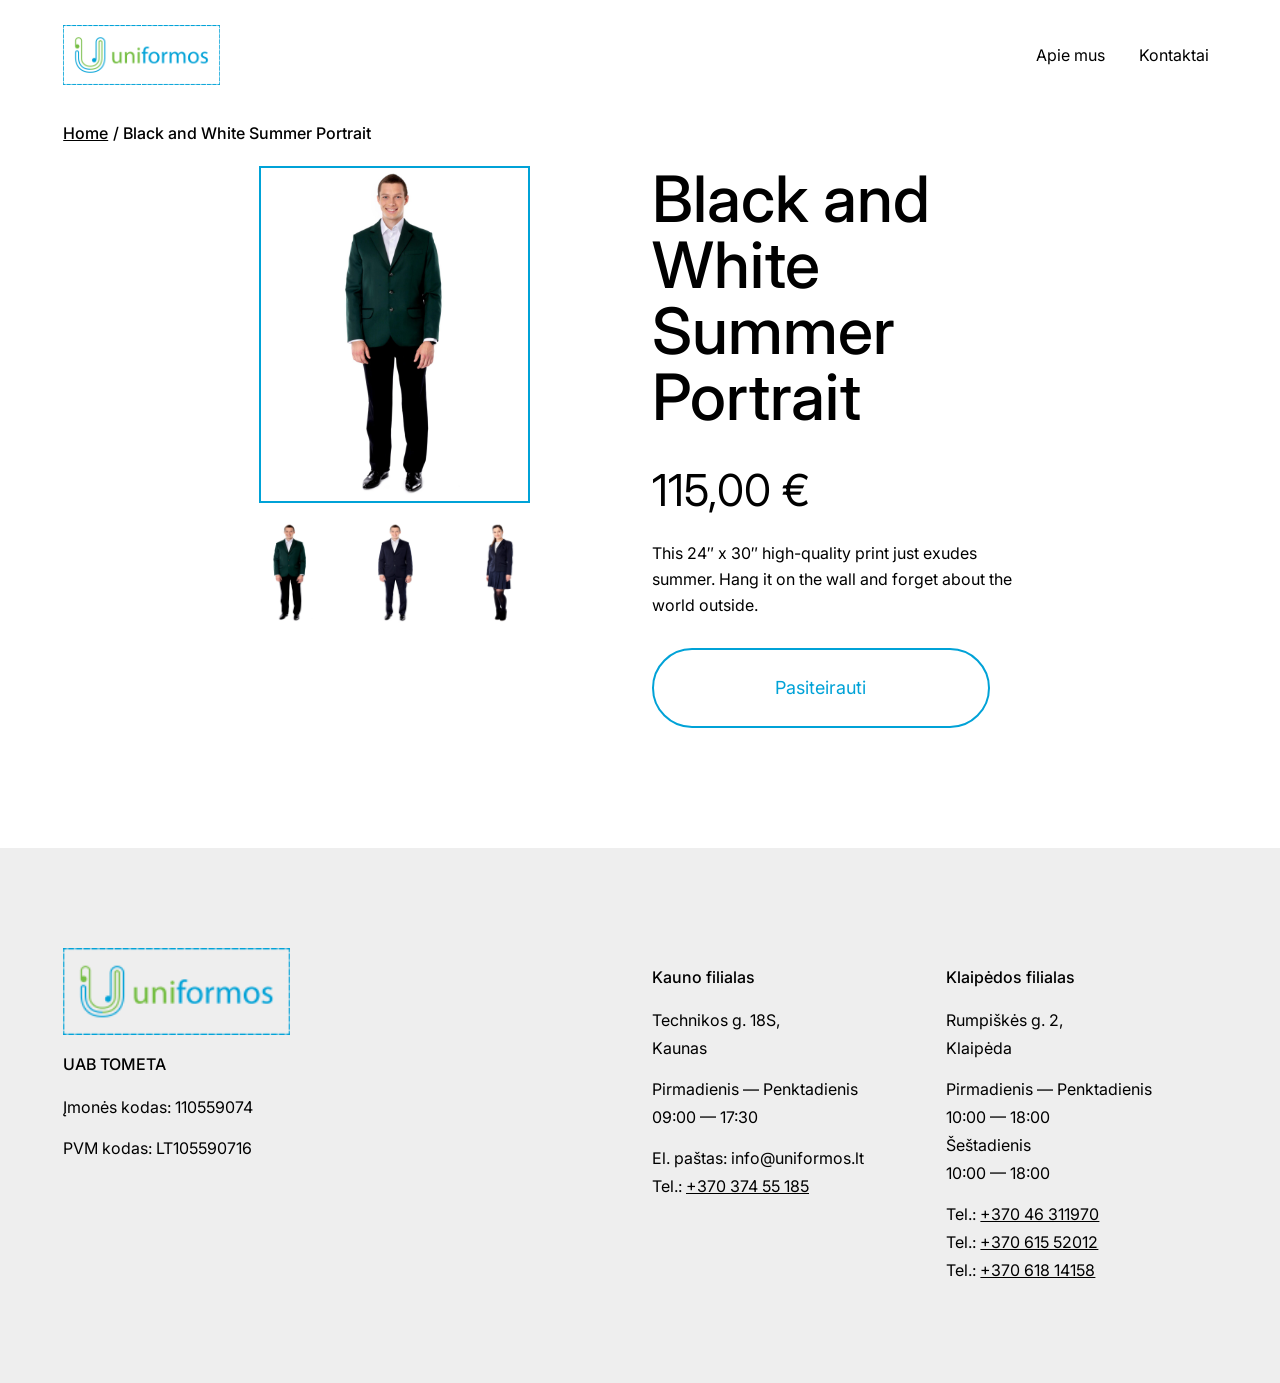
==== product details.html @ 78823349 "final push" ====
<!DOCTYPE html>
<html lang="en">

<head>
    <meta charset="UTF-8">
    <meta name="viewport" content="width=device-width, initial-scale=1.0">
    <title>Black and White Summer Portrait – uniformos</title>
    <link rel="icon" type="image/png" href="./Images/logo.png">
<link rel="stylesheet" href="https://cdn.jsdelivr.net/npm/bootstrap@5.3.3/dist/css/bootstrap.min.css">
<link rel="stylesheet" href="https://cdnjs.cloudflare.com/ajax/libs/font-awesome/6.0.0-beta3/css/all.min.css">
<link rel="stylesheet" href="./CSS/common.css">
<link rel="stylesheet" href="./CSS/index.css">
<link rel="stylesheet" href="./CSS/responsive.css">
</head>
<body>
    <!-- =================================navbar markup start=========================== -->
    <nav class="navbar navbar-expand-lg">
        <div class="container">
            <a class="navbar-brand" href="./home.html">
                <picture>
                    <img class="navbar-logo" src="./Images/logo.png" alt="Logo">
                </picture>
            </a>
            <button class="navbar-toggler" type="button" data-bs-toggle="collapse" data-bs-target="#navbarNav"
                aria-controls="navbarNav" aria-expanded="false" aria-label="Toggle navigation">
                <span class="collapsed-bar"><i class="fa-solid fa-xmark"></i></span>
                <span class="collapsed-x"><i class="fa-solid fa-bars"></i></span>
            </button>
            <div class="collapse navbar-collapse" id="navbarNav">
                <ul class="navbar-nav">
                    <li class="nav-item">
                        <a class="nav-link" aria-current="page" href="./about.html">Apie mus</a>
                    </li>
                    <li class="nav-item">
                        <a class="nav-link" aria-current="page" href="./contact.html">Kontaktai</a>
                    </li>
                </ul>
            </div>
        </div>
    </nav>
    <!-- --------------------------------navbar markup end------------------------------ -->
    <!-- =================================product details markup start=========================== -->
<section id="product-details-part">
    <div class="container">
        <div class="row">
            <div class="col-lg-12">
                <div class="product-details-row">
                    <a class="product-home" href="./home.html">Home</a>
                    <p class="product-details-title">/ Black and White Summer Portrait</p>
                </div>
            </div>
        </div>
        <div class="row product-slider-row">
            <div class="col-lg-3 col-md-6">
                <div class="zoom-container">
                    <span><img id="mainImage" class="zoom-img img-fluid w-100" src="./Images/product-slider-1.png" alt="Main Image"></span>
                    
                    <div class="Thumbnail-group">
                        <span>
                            <picture><img class="Thumbnail-img" src="./Images/product-slider-1.png" alt="Thumbnail 1"></picture>
                        </span>
                        <span>
                            <picture><img class="Thumbnail-img" src="./Images/product-slider-2.png" alt="Thumbnail 2"></picture>
                        </span>
                        <span>
                            <picture><img class="Thumbnail-img" src="./Images/product-slider-3.png" alt="Thumbnail 3"></picture>
                        </span>
                    </div>
                </div>
                </div>
            <div class="col-lg-4 col-md-6 offset-lg-1">
                    <div class="product-item-details">
                        <h2 class="product-item-name">Black and White Summer Portrait</h2>
                        <h3 class="product-price">115,00 €</h3>
                        <p class="product-details-summery">This 24″ x 30″ high-quality print just exudes summer. Hang it on the wall and forget about the world outside. </p>
                    </div>
                    <div class="product-details-button">
                        <button class="product-details-btn">Pasiteirauti</button>
                </div>
            </div>
        </div>
    </div>
</section>
    <!-- --------------------------------product details markup end------------------------------ -->
    <!-- =================================footer markup start=========================== -->
    <footer id="footer-section">
        <div class="container">
            <div class="row footer-row">
                <div class="col-lg-6 col-md-6">
                    <div class="footer-section-logo">
                        <a href="./home.html">
                            <picture>
                                <img class="footer-logo img-fluid" src="./Images/logo.png" alt="Company Logo">
                            </picture>
                        </a>
                    </div>
                    <div class="footer-company-info">
                        <h2 class="branch-title">UAB TOMETA</h2>
                        <ul class="company-list">
                            <li class="company-item">Įmonės kodas: 110559074</li>
                            <li class="company-item">PVM kodas: LT105590716</li>
                        </ul>
                    </div>
                </div>
                <div class="col-lg-3 col-md-3">
                    <div class="footer-branch">
                        <h2 class="branch-title">Kauno filialas</h2>
                        <ul class="branch-info">
                            <li class="branch-item">
                                <span>Technikos g. 18S,</span>
                                <span>Kaunas</span>
                            </li>
                            <li class="branch-item">
                                <span>Pirmadienis — Penktadienis</span>
                                <span>09:00 — 17:30</span>
                            </li>
                            <li class="branch-item">
                                <span>El. paštas: info@uniformos.lt</span>
                                <span>Tel.: <a href="tel:+37037455185">+370 374 55 185</a></span>
                            </li>
                        </ul>
                    </div>
                </div>
                <div class="col-lg-3 col-md-3">
                    <div class="footer-branch">
                        <h2 class="branch-title">Klaipėdos filialas</h2>
                        <ul class="branch-info">
                            <li class="branch-item">
                                <span>Rumpiškės g. 2,</span>
                                <span>Klaipėda</span>
                            </li>
                            <li class="branch-item">
                                <span>Pirmadienis — Penktadienis</span>
                                <span>10:00 — 18:00</span>
                                <span>Šeštadienis</span>
                                <span>10:00 — 18:00</span>
                            </li>
                            <li class="branch-item">
                                <span>Tel.: <a href="tel:+37046311970">+370 46 311970</a></span>
                                <span>Tel.: <a href="tel:+37061552012">+370 615 52012</a></span>
                                <span>Tel.: <a href="tel:+37061814158">+370 618 14158</a></span>
                            </li>
                        </ul>
                    </div>
                </div>
            </div>
        </div>
    </footer>
    <!-- --------------------------------footer markup end------------------------------ -->
    <script src="https://cdn.jsdelivr.net/npm/bootstrap@5.3.3/dist/js/bootstrap.bundle.min.js"></script>
    <script src="./Js/script.js"></script>
</body>
</html>
---- CSS/common.css ----
/* =======================font link start===================== */
@import url('https://fonts.googleapis.com/css2?family=Inter:ital,opsz,wght@0,14..32,100..900;1,14..32,100..900&display=swap');
/* --------------------font link end---------------------- */
/* =======================common css start===================== */
* {
    padding: 0%;
    margin: 0%;
    outline: 0;
    box-sizing: border-box;
}

ul,
ol,
li {
    list-style: none;
}

h1,
h2,
h3,
h4,
h5,
h6,
p,
ul,
ol,
li,
div,
img,
span,
a {
    padding: 0;
    margin: 0;
    outline: 0;
}

img {
    vertical-align: middle;
}

a {
    text-decoration: none;
    display: inline-block;
}
body{
    background: #ffffff;
}
.container {
    max-width: 1440px;
    width: 92%;
}
/* ----------------------common css end----------------------- */
/* ======================css veriable part start==================== */
:root{
    --inter: "Inter", sans-serif;
    --common-color: #00a2d7;
}

/* ----------------------css veriable part end----------------------- */
/* ======================navbar part start==================== */
.navbar{
    width: 100%;
    position: absolute;
    padding: 20px 0;
}
.menu_fixed {
    position: fixed !important;
    top: 0;
    left: 0;
    background: #eeeeee !important;
    z-index: 999;
    animation: slide 1s;
}

@keyframes slide {
    from {
        top: -20%;
    }

    to {
        top: 0;
    }
}

.navbar-nav{
    width: 100%;
    display: flex;
    justify-content: end;
    column-gap: 18px;
}
.nav-link{
    font: 400 16px/26.4px var(--inter);
    color: #000;
}
.navbar-logo{
    max-width: 157px;
    max-height: 64px;
}
/* ----------------------navbar part end----------------------- */
/*==============================footer part start========================== */
#footer-section{
    padding: 100px 0;
    background: #eeeeee;
}
.footer-logo{
    width: 227px;
}
.company-list{
    display: flex;
    flex-direction: column;
    row-gap: 15px;
    margin-top: 20px;
}
.company-item{
    font: 400 16px/26px var(--inter);
    color: #000;
}
.branch-title{
    font: 500 16px/19px var(--inter);
    color: #000;
    margin: 20px 0;
}
.branch-info{
    display: flex;
    flex-direction: column;
    row-gap: 15px;
}
.branch-item span{
    font: 400 16px/26px var(--inter);
    color: #000;
}
.branch-item{
    display: flex;
    flex-direction: column;
    row-gap: 2px;
}
.branch-item span a{
    font: 400 16px/26px var(--inter);
    color: #000;
    text-decoration: underline;
}
/* ------------------------------footer part end--------------------------- */
img.map {
    max-width: 100%;
}
---- CSS/index.css ----
/* ======================css veriable part start==================== */
:root {
    --inter: "Inter", sans-serif;
    --common-color: #00a2d7;
}

/* ----------------------css veriable part end----------------------- */
/* ======================banner markup start==================== */
#banner-part {
    padding: 200px 0 100px;
}

.banner-heading {
    font: 500 64px/62px var(--inter);
    color: #000;
}

.banner-description {
    font: 400 16px/24px var(--inter);
    color: #000;
    margin-top: 20px;
}

.common-btn {
    width: 118px;
    height: 54px;
    background: var(--common-color);
    display: flex;
    justify-content: center;
    align-items: center;
    font: 400 16px/24px var(--inter);
    color: #fff;
    border: 0px;
    margin-top: 25px;
    transition: all linear .1s;
}

.common-btn:hover {
    background: #000;
}

/* ----------------------banner markup end----------------------- */
/* ======================why choose us markup start==================== */
#why-choose-us {
    padding-bottom: 50px;
}

.section-title {
    font: 500 50px/50px var(--inter);
    color: #000;
    text-align: center;
    margin: 0% auto;
    margin-bottom: 60px;
}

.feature-img {
    width: 80%;
}

.feature-summary {
    font: 500 24px/28.8px var(--inter);
    color: #000;
    margin-top: 40px;
}

/* ----------------------why choose us markup end----------------------- */
/* ======================uniform_part markup start==================== */
#uniform-section {
    padding: 80px 0;
}

.uniform-content {
    display: flex;
    flex-direction: column;
    row-gap: 150px;
}

.uniform-img {
    border-radius: 100em;
    aspect-ratio: 1;
    object-fit: cover;
}

.uniform-title {
    font: 500 42px/43px var(--inter);
    color: #000;
}

.uniform-description {
    font: 400 16px/26px var(--inter);
    color: #000;
    margin: 20px 0 30px;
}

/* ----------------------uniform_part markup end----------------------- */
/* ===========================about us markup start======================= */
#aboutUs_part {
    padding: 150px 0 50px;
}

.aboutUs_title {
    font: 500 60px/60px var(--inter);
    color: #000;
}

.aboutUs_summery {
    font: 400 16px/26px var(--inter);
    color: #000;
    margin-top: 15px;
}

.aboutUs_left_row {
    display: flex;
    justify-content: space-between;
    align-items: start;
    flex-wrap: wrap;
    row-gap: 40px;
    margin-top: 60px;
}

.aboutUs_left_item h3 {
    max-width: 344px;
    height: 57px;
    padding-left: 20px;
    border-left: 1px solid #1e1e1e40;
    font: 500 24px/28px var(--inter);
    color: var(--common-color);
}

.aboutUs_video iframe {
    width: 100%;
    max-width: 600px;
    height: 315px;
}

.about_right_list {
    margin-top: 15px;
    padding-left: 30px;
}

.about_right_item {
    font: 400 16px/26px var(--inter);
    color: #000;
    list-style-type: disc;
}

.about_right_item::marker {
    color: #000;
}

/* --------------------------about us markup end--------------------------- */
/* ==========================ourService markup start======================= */
#ourService {
    padding: 100px 0;
}

.ourService_title {
    font: 500 60px/60px var(--inter);
    color: #000;
    text-align: center;
    margin: 50px 0 150px;
}

.ourService_row {
    padding: 50px 0;
    border-bottom: 2px solid #4747471a;
}

.ourService_heading_title {
    font: 500 40px/40px var(--inter);
    color: var(--common-color);
}

.ourService_summery,
.ourService_item {
    font: 400 16px/26px var(--inter);
    color: #000;
}

.ourService_list {
    padding-left: 40px;
    margin-top: 20px;
}

.ourService_item {
    list-style-type: disc;
}

/* --------------------------ourService markup end--------------------------- */
/* ===========================product markup start============================ */
#product-section {
    padding: 150px 0 100px;
}
.sidebar-container{
    display: flex;
    flex-direction: column;
    row-gap: 40px;
    margin-top: 30px;
}
.sidebar-heading{
    display: flex;
    justify-content: start;
    align-items: center;
    column-gap: 50px;
}
#category1, #category2{
    width: 25px;
    height: 25px;
    cursor: pointer;
}
.category-label{
    font: 400 18px/26px var(--inter);
    color: #000;
}
.sidebar-group-list {
	padding-left: 45px;
	row-gap: 20px;
	display: flex;
	flex-direction: column;
	margin-top: 30px;
}
.sidebar-group-item{
    display: flex;
    justify-content: start;
    gap: 15px 50px;
}
.sidebar-group-text{
    font: 400 16px/22px var(--inter);
    color: #000;
}
.sidebar-group-item input, .sidebar-heading input[type="checkbox"] {
    opacity: 0;
    width: 0;
    height: 0;
}
.custom-checkbox {
	position: absolute;
	width: 22px;
	height: 22px;
	border: 2px solid #048aff;
	border-radius: 3px;
	cursor: pointer;
}
.sidebar-heading-checkbox{
    width: 25px;
    height: 25px;
}
.sidebar-heading .checkbox-active::after {
	left: 7.2px;
	top: 2px;
	width: 8px;
	height: 14px;
	border-width: 0 3px 3px 0;
}
.checkbox-active::after {
	content: "";
	position: absolute;
	left: 6.2px;
	top: 2px;
	width: 7px;
	height: 12px;
	border: solid var(--common-color);
	border-width: 0 2px 2px 0;
	transform: rotate(45deg);
}
.product-title {
    font: 500 60px/60px var(--inter);
    color: #000;
    margin-bottom: 100px;
}
.product-row {
    row-gap: 50px;
}
.product-card {
    width: 100%;
    background: #F3F3F3;
    padding: 40px;
    border-radius: 8px;
}
.product-name {
    font: 500 24px/28px var(--inter);
    color: #000;
    text-align: center;
    margin: 20px 0 30px;
}

.btn-primary {
    width: 100%;
    height: 55px;
    background: transparent;
    font: 500 18px/18px var(--inter);
    color: #000000;
    border: 2px solid #000;
    transition: all linear .2s;
    border-radius: 6px;
}

.btn-primary:hover {
    background: var(--common-color);
    border-color: var(--common-color);
}

/* -------------------------------product markup end--------------------------- */
/* ===========================contact markup start============================= */
#contact-section {
    padding: 150px 0 70px;
}

.contact-title {
    font: 500 80px/80px var(--inter);
    color: #000;
    text-align: center;
    margin-bottom: 50px;
}
















.form-title {
    font: 500 60px/60px var(--inter);
    color: #000;
    margin-bottom: 20px;
}

.contact-content {
    display: flex;
    flex-direction: column;
    row-gap: 70px;
}

#contact-form {
    display: flex;
    flex-direction: column;
    row-gap: 20px;
}

.form-group {
    width: 100%;
    height: 60px;
    border: 1px solid var(--common-color);
    position: relative;
}

#name-input,
#email-input,
#phone-input,
#message-textarea {
    width: 100%;
    height: 100%;
    border: none;
    padding: 0 15px;
}

#message-textarea {
    padding: 15px 15px;
}

.form-group input:focus~label,
.form-group input:valid~label {
    top: -14px;
    font-size: 13px;
    transition-delay: linear .3s;
}

.form-group textarea:focus~label,
.form-group textarea:valid~label {
    top: -14px;
    font-size: 13px;
    transition-delay: linear .3s;
}

.form-label {
    position: absolute;
    top: 0%;
    left: 15px;
    transform: translateY(62%);
    pointer-events: none;
    font-size: 16px;
    font-weight: 400;
    font-family: var(--inter);
    color: #000;
    transition: all linear .2s;
}

.form-label .required-indicator {
    font-size: 85%;
    font-weight: 400;
    opacity: .6;
}

.message-group {
    height: 100% !important;
}

.submit-button {
    width: 81px;
    height: 54px;
    border: none;
    background: var(--common-color);
    font: 400 16px/16px var(--inter);
    color: #fff;
    display: flex;
    justify-content: center;
    align-items: center;
    transition: all linear .2s;
}

.submit-button:hover {
    background: #000;
}

.map-section iframe {
	width: 100%;
	height: 350px;
}
.address-section {
    justify-content: space-between;
}

.address-title {
    font: 500 24px/28px var(--inter);
    color: #000;
    margin: 12px 0 20px;
}

.address-item {
    font: 400 16px/24px var(--inter);
    color: #000;
}

.address-link {
    font: 400 16px/16px var(--inter);
    color: #000;
    text-decoration: underline;
}
/* ---------------------------contact markup end-------------------------------- */
/* ========================product details markup start ==================== */
#product-details-part{
    padding: 120px 0;
}
.product-details-row{
    display: flex;
    column-gap: 5px;
    margin-bottom: 20px;
}
.product-details-title, .product-home{
    font: 500 16px/26px var(--inter);
    color: #000;
}
.product-home{
    text-decoration: underline;
}
.product-slider-row{
    justify-content: center;
}
.zoom-container{
    width: 100%;
    overflow: hidden;
}
.zoom-img{
    width: 100%;
    cursor: pointer;
    border: 2px solid var(--common-color);
}
.Thumbnail-group{
    display: flex;
    justify-content: center;
    column-gap: 15px;
    margin-top: 20px;
}
.Thumbnail-group .Thumbnail-img {
	width: 90px;
	height: 100px;
	cursor: pointer;
}
.Thumbnail-group:has(.active) .Thumbnail-img:not(.active) {
    opacity: 0.4;
}
.product-item-name{
    font: 500 64px/66px var(--inter);
    color: #000;
}
.product-price {
	font: 400 44px/60px var(--inter);
	color: #000;
	margin: 30px 0 20px;
}
.product-details-summery{
    font: 400 16px/26px var(--inter);
    color: #000;
}
.product-details-btn{
    width: 338px;
    height: 80px;
    border: 2px solid var(--common-color);
    border-radius: 50px;
    background: transparent;
    display: flex;
    justify-content: center;
    align-items: center;
    font: 400 18px/16px var(--inter);
    color: var(--common-color);
    margin-top: 30px;
    transition: all linear .3s;
}
.product-details-btn:hover{
    background: var(--common-color);
    color: #fff;
}


/* ---------------------------product details markup end-------------------------------- */
---- CSS/responsive.css ----
@import url(../Responsive/Extra\ Small\ Device.css);
@import url(../Responsive/Small\ Device.css);
@import url(../Responsive/Medium\ Device.css);
@import url(../Responsive/Large\ Device.css);
@import url(../Responsive/Extra\ Large\ Device.css);
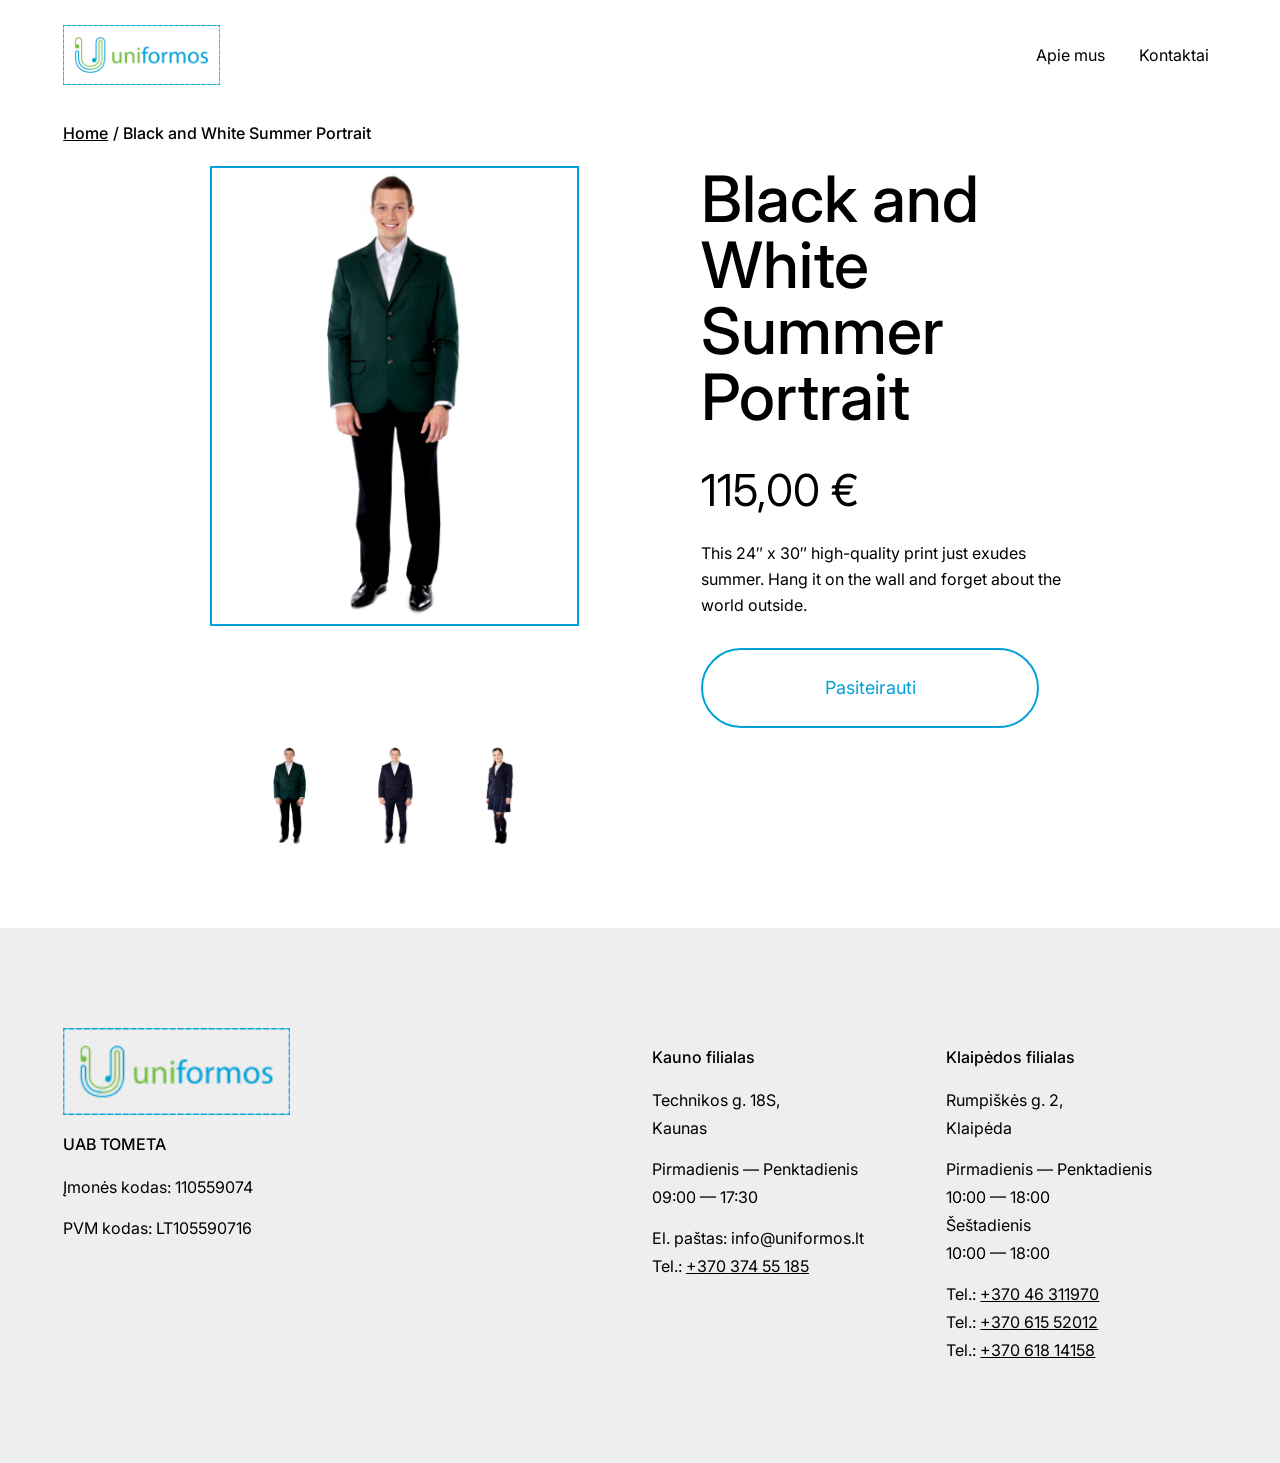
==== commit 8df2f8e0: "push" ====
--- a/product details.html
+++ b/product details.html
@@ -51,22 +51,29 @@
             </div>
         </div>
         <div class="row product-slider-row">
-            <div class="col-lg-3 col-md-6">
-                <div class="zoom-container">
-                    <span><img id="mainImage" class="zoom-img img-fluid w-100" src="./Images/product-slider-1.png" alt="Main Image"></span>
-                    
-                    <div class="Thumbnail-group">
-                        <span>
-                            <picture><img class="Thumbnail-img" src="./Images/product-slider-1.png" alt="Thumbnail 1"></picture>
-                        </span>
-                        <span>
-                            <picture><img class="Thumbnail-img" src="./Images/product-slider-2.png" alt="Thumbnail 2"></picture>
-                        </span>
-                        <span>
-                            <picture><img class="Thumbnail-img" src="./Images/product-slider-3.png" alt="Thumbnail 3"></picture>
-                        </span>
+            <div class="col-lg-4 col-md-6">
+                    <div class="product-pop-up-img">
+                        <div class="product-zoom-img">
+                            <div class="zoom-container">
+                                <span><picture><img id="mainImage" class="zoom-img img-fluid w-100" src="./Images/product-slider-1.png" alt="Main Image"></picture></span>
+                                
+                                <div class="Thumbnail-group">
+                                    <span>
+                                        <picture><img class="Thumbnail-img" src="./Images/product-slider-1.png" alt="Thumbnail 1"></picture>
+                                    </span>
+                                    <span>
+                                        <picture><img class="Thumbnail-img" src="./Images/product-slider-2.png" alt="Thumbnail 2"></picture>
+                                    </span>
+                                    <span>
+                                        <picture><img class="Thumbnail-img" src="./Images/product-slider-3.png" alt="Thumbnail 3"></picture>
+                                    </span>
+                                </div>
+                            </div>
+                            
+                        <span class="cancle-button">X</span>
+                        </div>
                     </div>
-                </div>
+                
                 </div>
             <div class="col-lg-4 col-md-6 offset-lg-1">
                     <div class="product-item-details">
--- a/CSS/index.css
+++ b/CSS/index.css
@@ -312,22 +312,6 @@
     text-align: center;
     margin-bottom: 50px;
 }
-
-
-
-
-
-
-
-
-
-
-
-
-
-
-
-
 .form-title {
     font: 500 60px/60px var(--inter);
     color: #000;
@@ -447,8 +431,8 @@
 }
 /* ---------------------------contact markup end-------------------------------- */
 /* ========================product details markup start ==================== */
-#product-details-part{
-    padding: 120px 0;
+#product-details-part {
+	padding: 120px 0 200px;
 }
 .product-details-row{
     display: flex;
@@ -465,20 +449,55 @@
 .product-slider-row{
     justify-content: center;
 }
-.zoom-container{
-    width: 100%;
-    overflow: hidden;
+.product-zoom-img{
+    position: relative;
+}
+.pop-Up-active {
+	position: absolute;
+	width: 800px;
+	display: flex;
+	justify-content: center;
+	align-items: center;
+	top: 79%;
+	left: 50%;
+	transform: translate(-50%,-50%);
+}
+.pop-Up-active .zoom-container{
+    height: auto;
+}
+.pop-Up-active .Thumbnail-group{
+    display: none;
+}
+.cancle-button {
+	font: 500 36px/36px var(--inter);
+	color: red;
+	position: absolute;
+	top: -3%;
+	right: -6%;
+    display: none;
+    cursor: pointer;
+}
+.pop-Up-active .cancle-button{
+    display: inline;
+}
+.zoom-container {
+	width: 100%;
+	overflow: hidden;
+	height: 560px;
 }
 .zoom-img{
     width: 100%;
     cursor: pointer;
     border: 2px solid var(--common-color);
 }
-.Thumbnail-group{
-    display: flex;
-    justify-content: center;
-    column-gap: 15px;
-    margin-top: 20px;
+.Thumbnail-group {
+	display: flex;
+	justify-content: center;
+	column-gap: 15px;
+	position: absolute;
+	bottom: -170px;
+	left: 50%;
+	transform: translate(-50%,-50%);
 }
 .Thumbnail-group .Thumbnail-img {
 	width: 90px;
